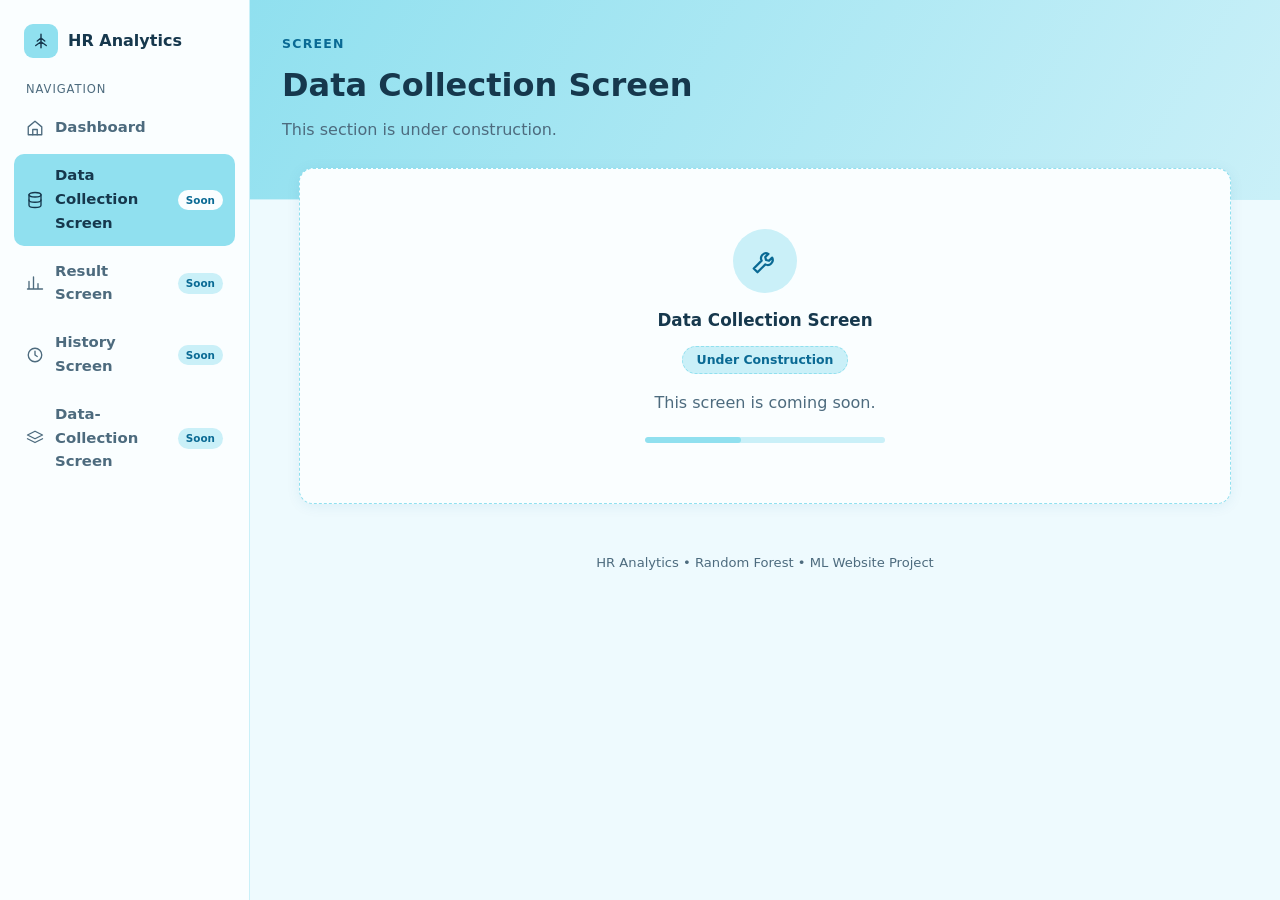
==== src/pages/data-collection.html @ 050ced83 "Changed the structure of the UI entirely to make it more easy to understand." ====
<!DOCTYPE html>
<html lang="en">
<head>
<meta charset="utf-8">
<meta name="viewport" content="width=device-width, initial-scale=1, viewport-fit=cover">
<title>Data Collection Screen | HR Analytics</title>
<link rel="stylesheet" href="css/style.css">
<link rel="stylesheet" href="css/under-construction.css">
</head>
<body>
<div class="layout">
  <aside id="sidebar"></aside>
  <div class="content">
    <header class="page-header">
      <p class="eyebrow">Screen</p>
      <h1>Data Collection Screen</h1>
      <p>This section is under construction.</p>
    </header>
    <main>
      <section class="card under">
        <div class="icon"><svg viewBox="0 0 24 24"><path d="M14.7 6.3a4 4 0 0 0-5.4 5.4L3 18l3 3 6.3-6.3a4 4 0 0 0 5.4-5.4l-2.5 2.5-2.4-.6-.6-2.4z"/></svg></div>
        <h2>Data Collection Screen</h2>
        <span class="badge">Under Construction</span>
        <p class="muted">This screen is coming soon.</p>
        <div class="bar"><i></i></div>
      </section>
    </main>
    <footer>HR Analytics &bull; Random Forest &bull; ML Website Project</footer>
  </div>
</div>
<script src="js/main.js"></script>
</body>
</html>
---- src/pages/css/style.css ----
/* ===== Global styles: palette, layout, sidebar, header, cards ===== */
:root{
  /* Palette */
  --c1:#90E0EF; --c2:#CAF0F8; --c3:#DDF5FC; --c4:#EEFAFE; --c5:#FAFEFF;
  /* Text + accent (darker blues for readable contrast on the pale palette) */
  --ink:#16384d; --muted:#4d6b7e; --brand:#0a6a94;
  --line:#CAF0F8; --shadow:0 2px 14px rgba(10,106,148,.08);
  box-sizing:border-box;
  padding-top:env(safe-area-inset-top,0px);
  padding-bottom:env(safe-area-inset-bottom,0px);
}
*{box-sizing:border-box}
html,body{margin:0}
body{background:var(--c4);color:var(--ink);font-family:"Segoe UI",system-ui,-apple-system,Roboto,sans-serif;line-height:1.6}
a{color:var(--brand);font-weight:600;text-decoration:none}
a:hover{text-decoration:underline}
.muted{color:var(--muted)}

/* Layout */
.layout{display:grid;grid-template-columns:250px 1fr;min-height:100vh}
.content{min-width:0}

/* Sidebar (built by js/main.js) */
.sidebar{background:var(--c5);border-right:1px solid var(--line);padding:24px 14px;position:sticky;top:0;height:100vh;align-self:start}
.brand{display:flex;align-items:center;gap:10px;font-weight:700;font-size:1rem;padding:0 10px 22px;color:var(--ink)}
.brand-mark{width:34px;height:34px;border-radius:9px;background:var(--c1);display:grid;place-items:center;color:var(--ink)}
.nav-label{font-size:.72rem;letter-spacing:.08em;text-transform:uppercase;color:var(--muted);padding:0 12px 8px}
.nav{display:flex;flex-direction:column;gap:4px}
.nav a{display:flex;align-items:center;gap:11px;padding:10px 12px;border-radius:10px;color:var(--muted);font-weight:600;font-size:.93rem;transition:background .15s,color .15s}
.nav a:hover{background:var(--c3);color:var(--ink);text-decoration:none}
.nav a.active{background:var(--c1);color:var(--ink)}
.nav svg{width:18px;height:18px;flex:none;fill:none;stroke:currentColor;stroke-width:1.8;stroke-linecap:round;stroke-linejoin:round}
.nav .pill{margin-left:auto;font-size:.65rem;font-weight:700;background:var(--c2);color:var(--brand);padding:2px 8px;border-radius:99px}
.nav a.active .pill{background:var(--c5)}

/* Page header */
.page-header{background:linear-gradient(120deg,var(--c1),var(--c2));padding:34px 32px 56px;border-bottom:1px solid var(--line)}
.page-header .eyebrow{font-size:.78rem;letter-spacing:.1em;text-transform:uppercase;color:var(--brand);font-weight:700;margin:0 0 6px}
.page-header h1{margin:0;font-size:clamp(1.45rem,3.6vw,2rem);font-weight:700}
.page-header p{margin:6px 0 0;color:var(--muted)}

/* Main + cards */
main{max-width:980px;margin:-32px auto 0;padding:0 24px 48px;display:grid;gap:18px}
.grid{display:grid;grid-template-columns:repeat(auto-fit,minmax(260px,1fr));gap:18px}
.card{background:var(--c5);border:1px solid var(--line);border-radius:14px;padding:24px;box-shadow:var(--shadow);
  opacity:0;transform:translateY(12px);transition:opacity .5s ease,transform .5s ease,box-shadow .2s ease,border-color .2s ease}
.card.in{opacity:1;transform:none}
.card.in.settled:hover{transform:translateY(-3px);box-shadow:0 10px 24px rgba(10,106,148,.14);border-color:var(--c1)}
.card h2{margin:0 0 12px;font-size:1.05rem;font-weight:700;display:flex;align-items:center;gap:10px}
.card h2::before{content:"";width:4px;height:18px;border-radius:2px;background:var(--c1)}
.tag{display:inline-block;background:var(--c3);color:var(--brand);border:1px solid var(--c1);border-radius:99px;padding:2px 14px;font-size:.82rem;font-weight:700;margin-bottom:10px}
.badge{display:inline-block;background:var(--c2);color:var(--brand);border:1px dashed var(--c1);border-radius:99px;padding:3px 14px;font-size:.78rem;font-weight:700}

footer{text-align:center;color:var(--muted);font-size:.82rem;padding:0 0 24px}

/* Mobile: sidebar becomes a scrollable tab bar */
@media (max-width:780px){
  .layout{grid-template-columns:1fr}
  .sidebar{position:sticky;top:0;z-index:5;height:auto;border-right:0;border-bottom:1px solid var(--line);padding:10px}
  .brand,.nav-label{display:none}
  .nav{flex-direction:row;overflow-x:auto;gap:6px}
  .nav a{white-space:nowrap;padding:9px 12px}
  .nav .pill{display:none}
  .page-header{padding:26px 18px 48px}
  main{padding:0 14px 40px}
}
@media (prefers-reduced-motion:reduce){
  *{animation:none!important;transition:none!important}
  .card{opacity:1;transform:none}
}
---- src/pages/css/under-construction.css ----
/* ===== Under-construction screens (data-collection, result, history, ...) ===== */
.under{text-align:center;padding:60px 20px;border-style:dashed;border-color:var(--c1)}
.under h2{justify-content:center}
.under h2::before{display:none}
.under .icon{width:64px;height:64px;margin:0 auto 14px;border-radius:50%;background:var(--c2);display:grid;place-items:center;color:var(--brand);animation:bob 2.6s ease-in-out infinite}
.under .icon svg{width:30px;height:30px;fill:none;stroke:currentColor;stroke-width:1.8;stroke-linecap:round;stroke-linejoin:round}
@keyframes bob{0%,100%{transform:translateY(0)}50%{transform:translateY(-5px)}}
.bar{height:6px;border-radius:99px;background:var(--c2);overflow:hidden;max-width:240px;margin:22px auto 0}
.bar i{display:block;height:100%;width:40%;border-radius:99px;background:var(--c1);animation:slide 1.8s ease-in-out infinite}
@keyframes slide{0%{margin-left:-40%}100%{margin-left:100%}}
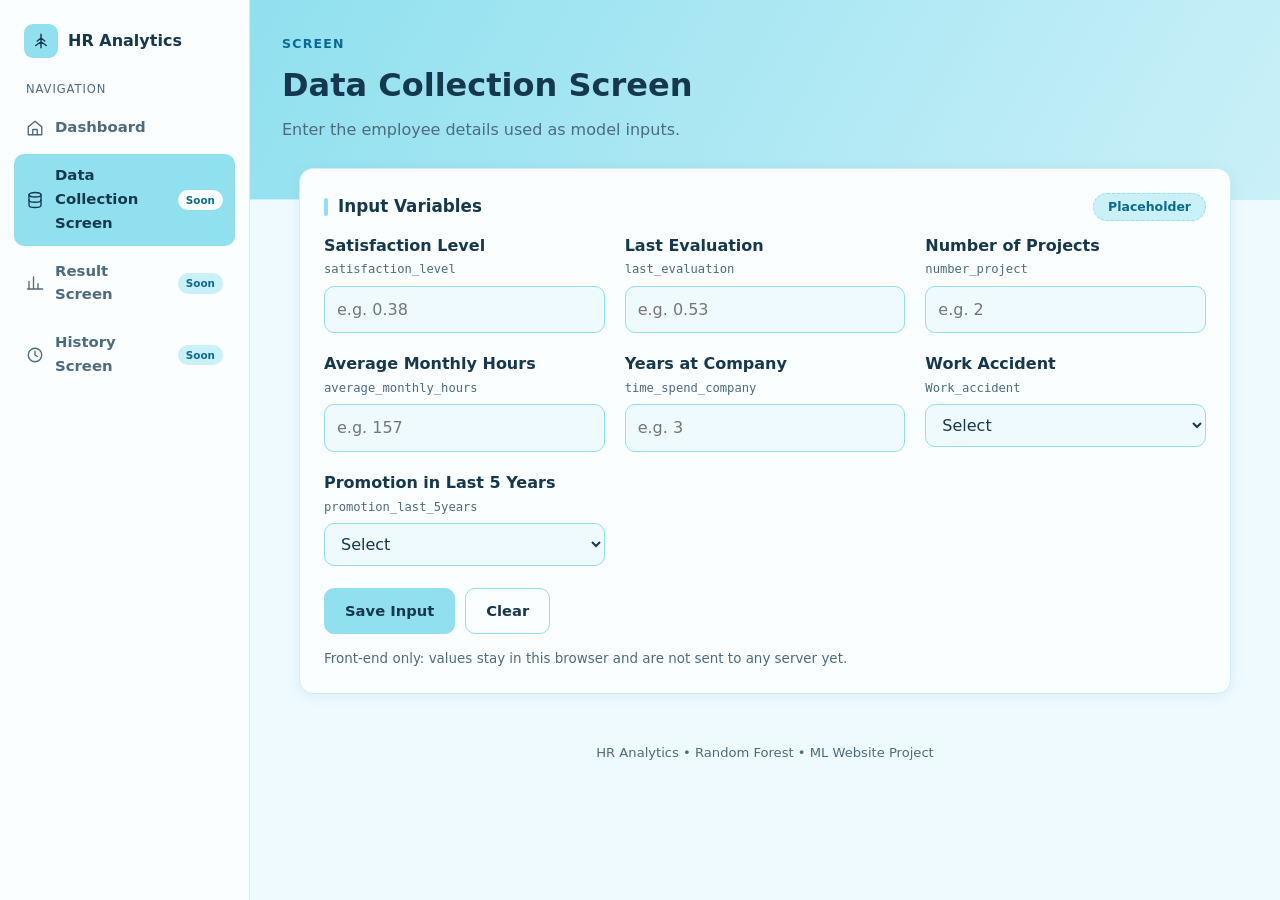
==== commit d132683d: "Added front-end for data-collection, history, result. And added a  place holder for result and data-" ====
--- a/src/pages/data-collection.html
+++ b/src/pages/data-collection.html
@@ -5,7 +5,7 @@
 <meta name="viewport" content="width=device-width, initial-scale=1, viewport-fit=cover">
 <title>Data Collection Screen | HR Analytics</title>
 <link rel="stylesheet" href="css/style.css">
-<link rel="stylesheet" href="css/under-construction.css">
+<link rel="stylesheet" href="css/data-collection.css">
 </head>
 <body>
 <div class="layout">
@@ -14,20 +14,70 @@
     <header class="page-header">
       <p class="eyebrow">Screen</p>
       <h1>Data Collection Screen</h1>
-      <p>This section is under construction.</p>
+      <p>Enter the employee details used as model inputs.</p>
     </header>
     <main>
-      <section class="card under">
-        <div class="icon"><svg viewBox="0 0 24 24"><path d="M14.7 6.3a4 4 0 0 0-5.4 5.4L3 18l3 3 6.3-6.3a4 4 0 0 0 5.4-5.4l-2.5 2.5-2.4-.6-.6-2.4z"/></svg></div>
-        <h2>Data Collection Screen</h2>
-        <span class="badge">Under Construction</span>
-        <p class="muted">This screen is coming soon.</p>
-        <div class="bar"><i></i></div>
+      <section class="card">
+        <h2>Input Variables <span class="badge" style="margin-left:auto">Placeholder</span></h2>
+        <form id="input-form">
+          <div class="form-grid">
+          <div class="field">
+            <label for="satisfaction_level">Satisfaction Level</label>
+            <code>satisfaction_level</code>
+            <input id="satisfaction_level" name="satisfaction_level" type="number" step="0.01" min="0" max="1" placeholder="e.g. 0.38" required>
+          </div>
+          <div class="field">
+            <label for="last_evaluation">Last Evaluation</label>
+            <code>last_evaluation</code>
+            <input id="last_evaluation" name="last_evaluation" type="number" step="0.01" min="0" max="1" placeholder="e.g. 0.53" required>
+          </div>
+          <div class="field">
+            <label for="number_project">Number of Projects</label>
+            <code>number_project</code>
+            <input id="number_project" name="number_project" type="number" step="1" min="0" placeholder="e.g. 2" required>
+          </div>
+          <div class="field">
+            <label for="average_monthly_hours">Average Monthly Hours</label>
+            <code>average_monthly_hours</code>
+            <input id="average_monthly_hours" name="average_monthly_hours" type="number" step="1" min="0" placeholder="e.g. 157" required>
+          </div>
+          <div class="field">
+            <label for="time_spend_company">Years at Company</label>
+            <code>time_spend_company</code>
+            <input id="time_spend_company" name="time_spend_company" type="number" step="1" min="0" placeholder="e.g. 3" required>
+          </div>
+          <div class="field">
+            <label for="Work_accident">Work Accident</label>
+            <code>Work_accident</code>
+            <select id="Work_accident" name="Work_accident" required>
+              <option value="" disabled selected>Select</option>
+              <option value="0">No (0)</option>
+              <option value="1">Yes (1)</option>
+            </select>
+          </div>
+          <div class="field">
+            <label for="promotion_last_5years">Promotion in Last 5 Years</label>
+            <code>promotion_last_5years</code>
+            <select id="promotion_last_5years" name="promotion_last_5years" required>
+              <option value="" disabled selected>Select</option>
+              <option value="0">No (0)</option>
+              <option value="1">Yes (1)</option>
+            </select>
+          </div>
+          </div>
+          <div class="actions">
+            <button type="submit" class="btn">Save Input</button>
+            <button type="reset" class="btn ghost">Clear</button>
+            <span id="form-status" class="status" role="status"></span>
+          </div>
+          <p class="note">Front-end only: values stay in this browser and are not sent to any server yet.</p>
+        </form>
       </section>
     </main>
     <footer>HR Analytics &bull; Random Forest &bull; ML Website Project</footer>
   </div>
 </div>
 <script src="js/main.js"></script>
+<script src="js/data-collection.js"></script>
 </body>
 </html>
--- a/src/pages/css/style.css
+++ b/src/pages/css/style.css
@@ -68,3 +68,10 @@
   *{animation:none!important;transition:none!important}
   .card{opacity:1;transform:none}
 }
+
+/* Buttons (shared) */
+.btn{font:inherit;font-weight:700;font-size:.92rem;cursor:pointer;border-radius:10px;padding:10px 20px;border:1px solid var(--c1);background:var(--c1);color:var(--ink);transition:background .15s,transform .15s}
+.btn:hover{background:var(--c2)}
+.btn:active{transform:translateY(1px)}
+.btn.ghost{background:transparent}
+.btn.ghost:hover{background:var(--c3)}
--- a/src/pages/css/data-collection.css
+++ b/src/pages/css/data-collection.css
@@ -0,0 +1,9 @@
+/* ===== Data Collection screen only ===== */
+.form-grid{display:grid;grid-template-columns:repeat(auto-fit,minmax(240px,1fr));gap:18px 20px}
+.field label{display:block;font-weight:600;margin-bottom:4px}
+.field code{display:block;font-size:.76rem;color:var(--muted);font-family:Consolas,"SFMono-Regular",monospace;margin-top:-2px;margin-bottom:6px}
+.field input,.field select{width:100%;font:inherit;color:var(--ink);background:var(--c4);border:1px solid var(--c1);border-radius:10px;padding:10px 12px;transition:border-color .15s,box-shadow .15s}
+.field input:focus,.field select:focus{outline:none;border-color:var(--brand);box-shadow:0 0 0 3px var(--c2);background:#fff}
+.actions{display:flex;flex-wrap:wrap;gap:10px;align-items:center;margin-top:22px}
+.status{color:var(--brand);font-weight:600;font-size:.9rem}
+.note{font-size:.84rem;color:var(--muted);margin:14px 0 0}
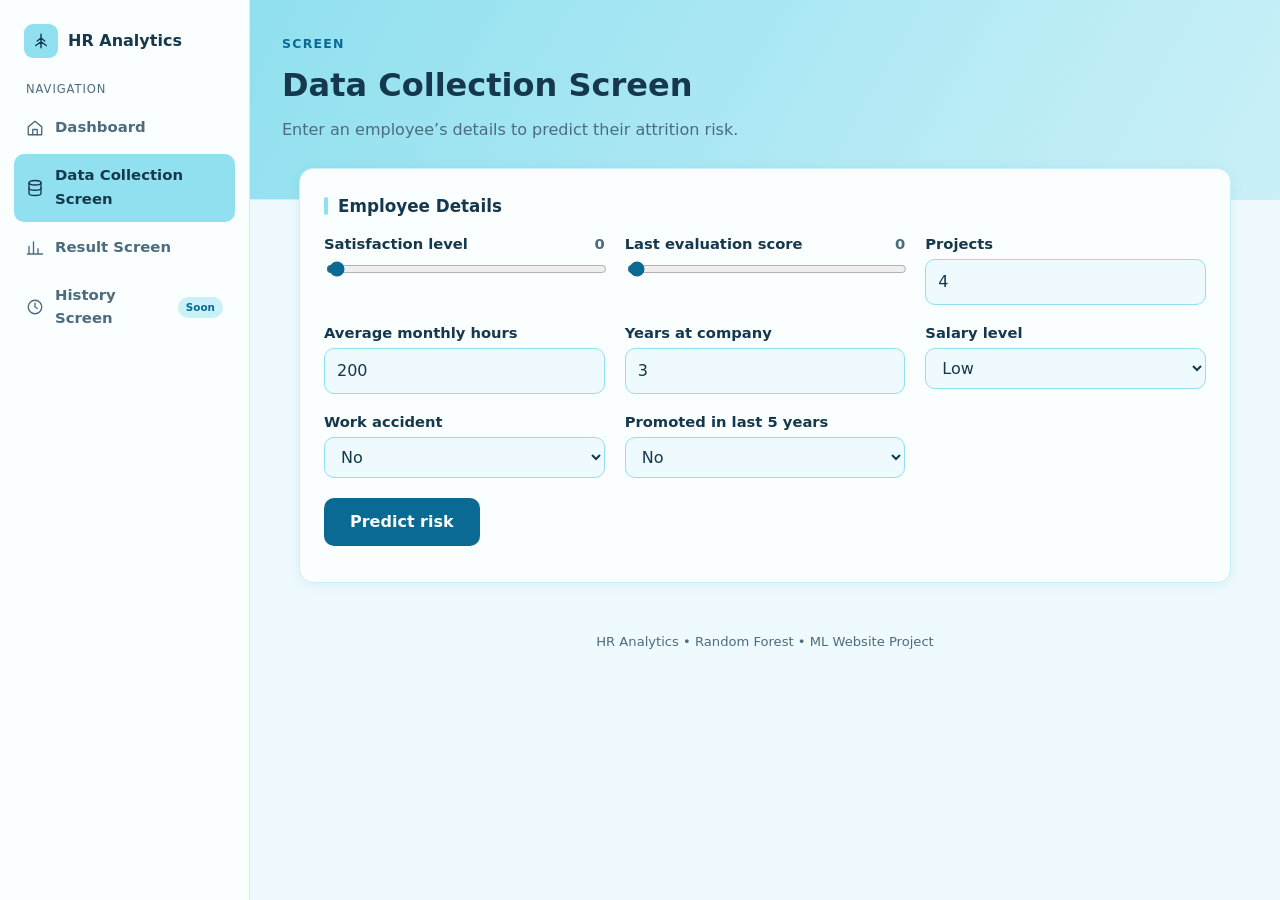
==== commit fdd59385: "halfway point" ====
--- a/src/pages/data-collection.html
+++ b/src/pages/data-collection.html
@@ -5,7 +5,7 @@
 <meta name="viewport" content="width=device-width, initial-scale=1, viewport-fit=cover">
 <title>Data Collection Screen | HR Analytics</title>
 <link rel="stylesheet" href="css/style.css">
-<link rel="stylesheet" href="css/data-collection.css">
+<link rel="stylesheet" href="css/prediction.css">
 </head>
 <body>
 <div class="layout">
@@ -14,69 +14,40 @@
     <header class="page-header">
       <p class="eyebrow">Screen</p>
       <h1>Data Collection Screen</h1>
-      <p>Enter the employee details used as model inputs.</p>
+      <p>Enter an employee&rsquo;s details to predict their attrition risk.</p>
     </header>
     <main>
       <section class="card">
-        <h2>Input Variables <span class="badge" style="margin-left:auto">Placeholder</span></h2>
-        <form id="input-form">
+        <h2>Employee Details</h2>
+        <form id="form">
           <div class="form-grid">
-          <div class="field">
-            <label for="satisfaction_level">Satisfaction Level</label>
-            <code>satisfaction_level</code>
-            <input id="satisfaction_level" name="satisfaction_level" type="number" step="0.01" min="0" max="1" placeholder="e.g. 0.38" required>
+            <div class="field"><label for="satisfaction_level">Satisfaction level <output id="satisfaction_level_out">0</output></label>
+              <input type="range" id="satisfaction_level" min="0" max="100" step="1" value="0.5"></div>
+            <div class="field"><label for="last_evaluation">Last evaluation score <output id="last_evaluation_out">0</output></label>
+              <input type="range" id="last_evaluation" min="0" max="100" step="1" value="0.7"></div>
+            <div class="field"><label for="number_project">Projects</label>
+              <input type="number" id="number_project" min="1" max="10" value="4" required></div>
+            <div class="field"><label for="average_monthly_hours">Average monthly hours</label>
+              <input type="number" id="average_monthly_hours" min="50" max="350" value="200" required></div>
+            <div class="field"><label for="time_spend_company">Years at company</label>
+              <input type="number" id="time_spend_company" min="1" max="40" value="3" required></div>
+            <div class="field"><label for="salary">Salary level</label>
+              <select id="salary"><option value="low">Low</option><option value="medium">Medium</option><option value="high">High</option></select></div>
+            <div class="field"><label for="Work_accident">Work accident</label>
+              <select id="Work_accident"><option value="0">No</option><option value="1">Yes</option></select></div>
+            <div class="field"><label for="promotion_last_5years">Promoted in last 5 years</label>
+              <select id="promotion_last_5years"><option value="0">No</option><option value="1">Yes</option></select></div>
           </div>
-          <div class="field">
-            <label for="last_evaluation">Last Evaluation</label>
-            <code>last_evaluation</code>
-            <input id="last_evaluation" name="last_evaluation" type="number" step="0.01" min="0" max="1" placeholder="e.g. 0.53" required>
-          </div>
-          <div class="field">
-            <label for="number_project">Number of Projects</label>
-            <code>number_project</code>
-            <input id="number_project" name="number_project" type="number" step="1" min="0" placeholder="e.g. 2" required>
-          </div>
-          <div class="field">
-            <label for="average_monthly_hours">Average Monthly Hours</label>
-            <code>average_monthly_hours</code>
-            <input id="average_monthly_hours" name="average_monthly_hours" type="number" step="1" min="0" placeholder="e.g. 157" required>
-          </div>
-          <div class="field">
-            <label for="time_spend_company">Years at Company</label>
-            <code>time_spend_company</code>
-            <input id="time_spend_company" name="time_spend_company" type="number" step="1" min="0" placeholder="e.g. 3" required>
-          </div>
-          <div class="field">
-            <label for="Work_accident">Work Accident</label>
-            <code>Work_accident</code>
-            <select id="Work_accident" name="Work_accident" required>
-              <option value="" disabled selected>Select</option>
-              <option value="0">No (0)</option>
-              <option value="1">Yes (1)</option>
-            </select>
-          </div>
-          <div class="field">
-            <label for="promotion_last_5years">Promotion in Last 5 Years</label>
-            <code>promotion_last_5years</code>
-            <select id="promotion_last_5years" name="promotion_last_5years" required>
-              <option value="" disabled selected>Select</option>
-              <option value="0">No (0)</option>
-              <option value="1">Yes (1)</option>
-            </select>
-          </div>
-          </div>
-          <div class="actions">
-            <button type="submit" class="btn">Save Input</button>
-            <button type="reset" class="btn ghost">Clear</button>
-            <span id="form-status" class="status" role="status"></span>
-          </div>
-          <p class="note">Front-end only: values stay in this browser and are not sent to any server yet.</p>
+          <button type="submit" id="predict-btn" class="btn">Predict risk</button>
+          <p id="form-error" class="form-error" role="alert"></p>
         </form>
       </section>
     </main>
     <footer>HR Analytics &bull; Random Forest &bull; ML Website Project</footer>
   </div>
 </div>
+<script src="../utils/config.js"></script>
+<script src="../hooks/api.js"></script>
 <script src="js/main.js"></script>
 <script src="js/data-collection.js"></script>
 </body>
--- a/src/pages/css/prediction.css
+++ b/src/pages/css/prediction.css
@@ -0,0 +1,21 @@
+/* ===== Data Collection + Result screens ===== */
+.form-grid{display:grid;grid-template-columns:repeat(auto-fit,minmax(220px,1fr));gap:16px 20px}
+.field label{display:flex;justify-content:space-between;font-weight:700;font-size:.92rem;margin-bottom:4px}
+.field label output{font-weight:600;color:var(--muted)}
+.field input[type=number],.field select{width:100%;padding:9px 12px;font:inherit;color:var(--ink);background:var(--c4);border:1px solid var(--c1);border-radius:10px}
+.field input[type=range]{width:100%;accent-color:var(--brand)}
+.field input:focus-visible,.field select:focus-visible,.btn:focus-visible{outline:3px solid var(--brand);outline-offset:2px}
+.btn{margin-top:20px;padding:11px 26px;font:inherit;font-weight:700;color:var(--c5);background:var(--brand);border:0;border-radius:10px;cursor:pointer}
+.btn:disabled{opacity:.6;cursor:wait}
+.form-error{color:#b3261e;font-weight:600;margin:12px 0 0}
+
+.risk-score{font-size:3.6rem;font-weight:700;line-height:1.1}
+.risk-verdict{font-size:1.15rem;font-weight:700;margin:2px 0 14px}
+.risk-low{color:#1d7a55}.risk-mid{color:#a86c00}.risk-high{color:#b3261e}
+.meter{height:12px;border-radius:99px;background:var(--c2);overflow:hidden}
+.meter span{display:block;height:100%;width:0;border-radius:99px;transition:width .6s ease}
+.meter span.risk-low{background:#2f8f6b}.meter span.risk-mid{background:#d99a1e}.meter span.risk-high{background:#c8402f}
+.risk-note{font-size:.85rem;margin:12px 0 18px}
+.inputs{width:100%;border-collapse:collapse;margin-bottom:16px;font-size:.92rem}
+.inputs th,.inputs td{text-align:left;padding:7px 4px;border-bottom:1px solid var(--line)}
+.inputs th{font-weight:600;color:var(--muted)}
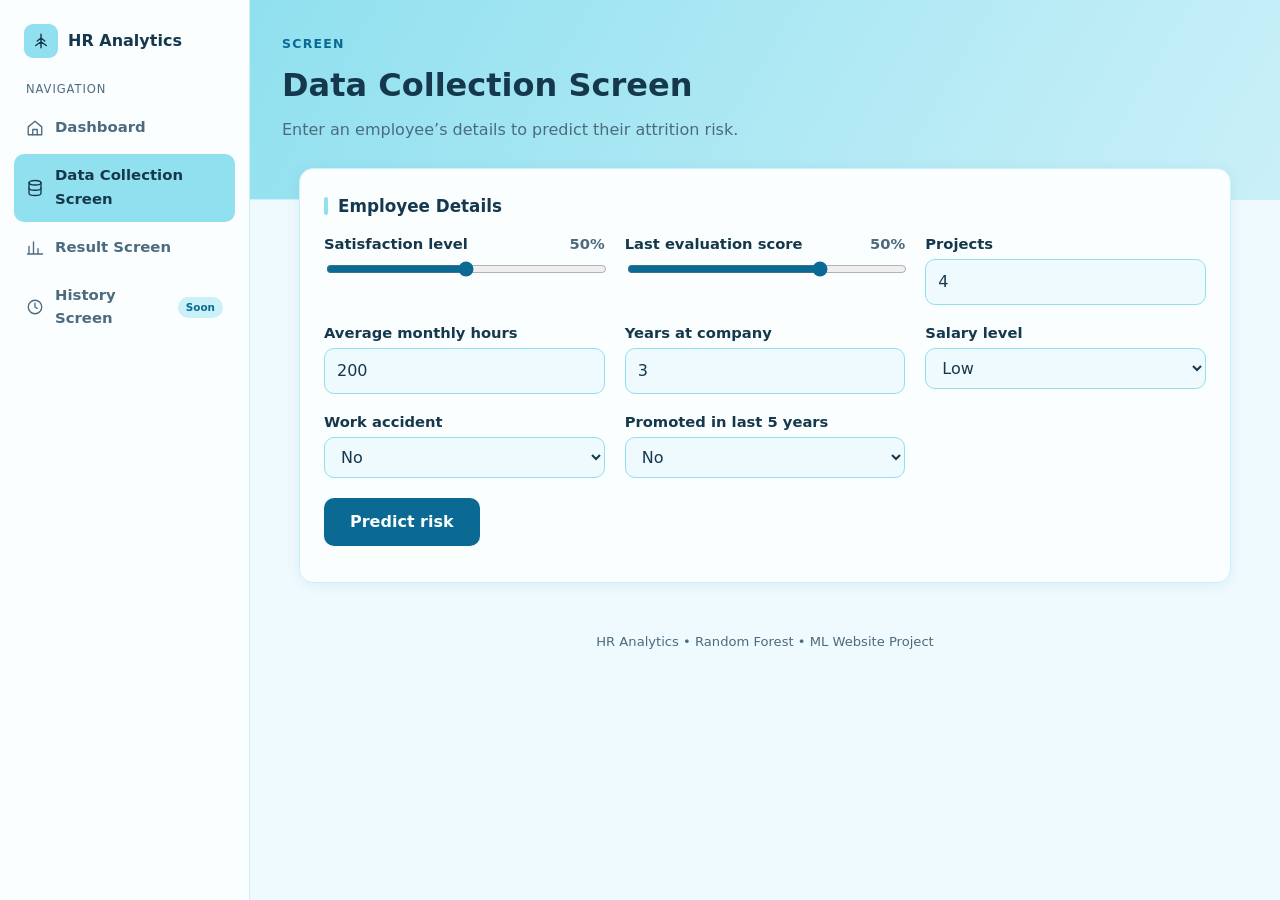
==== commit f4300f89: "ready for storing" ====
--- a/src/pages/data-collection.html
+++ b/src/pages/data-collection.html
@@ -21,10 +21,10 @@
         <h2>Employee Details</h2>
         <form id="form">
           <div class="form-grid">
-            <div class="field"><label for="satisfaction_level">Satisfaction level <output id="satisfaction_level_out">0</output></label>
-              <input type="range" id="satisfaction_level" min="0" max="100" step="1" value="0.5"></div>
-            <div class="field"><label for="last_evaluation">Last evaluation score <output id="last_evaluation_out">0</output></label>
-              <input type="range" id="last_evaluation" min="0" max="100" step="1" value="0.7"></div>
+            <div class="field"><label for="satisfaction_level">Satisfaction level <output id="satisfaction_level_out">50%</output></label>
+              <input type="range" id="satisfaction_level" min="0" max="100" step="1" value="50"></div>
+            <div class="field"><label for="last_evaluation">Last evaluation score <output id="last_evaluation_out">50%</output></label>
+              <input type="range" id="last_evaluation" min="0" max="100" step="1" value="70"></div>
             <div class="field"><label for="number_project">Projects</label>
               <input type="number" id="number_project" min="1" max="10" value="4" required></div>
             <div class="field"><label for="average_monthly_hours">Average monthly hours</label>
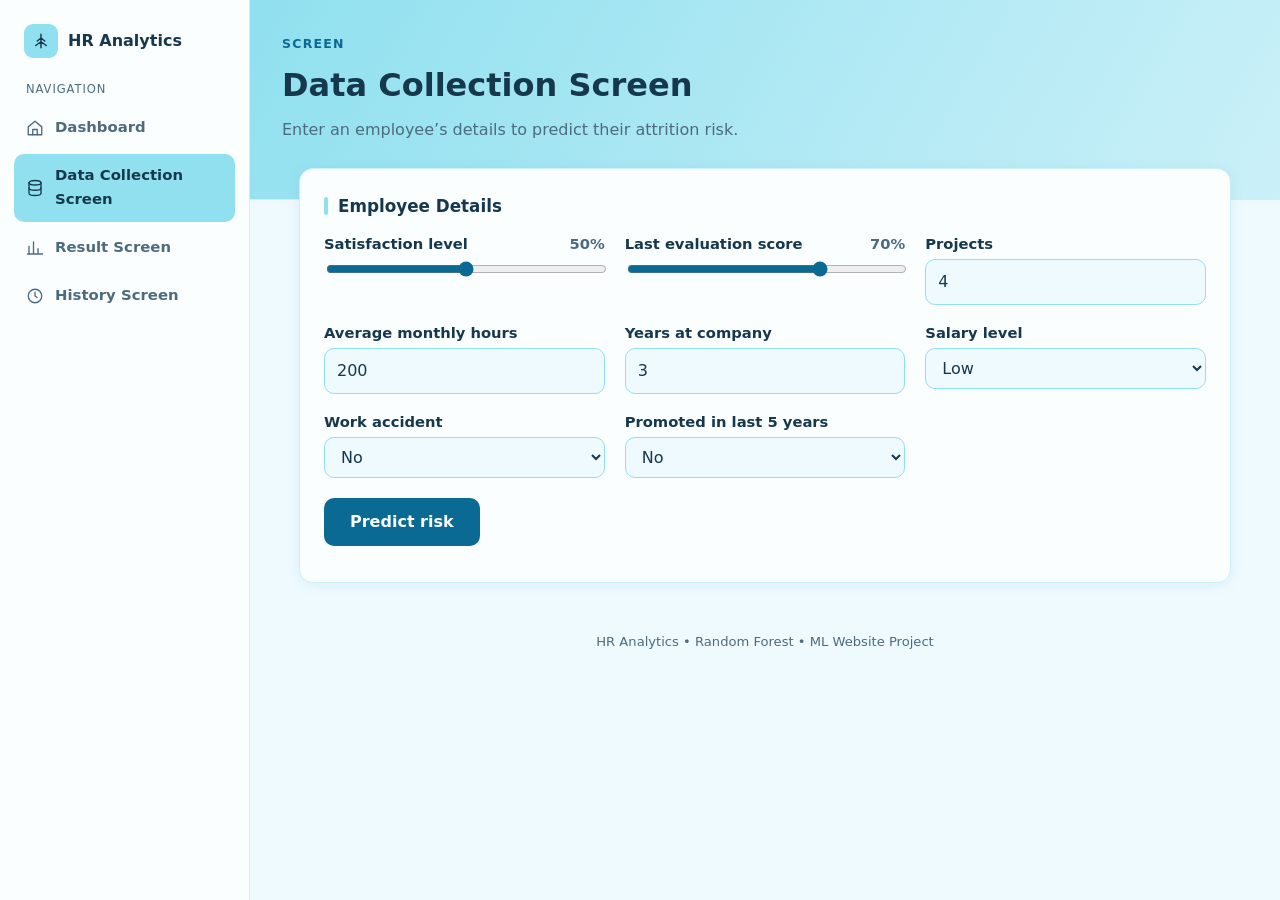
==== commit fe1d1c68: "Ready for deployment in render" ====
--- a/src/pages/data-collection.html
+++ b/src/pages/data-collection.html
@@ -23,7 +23,7 @@
           <div class="form-grid">
             <div class="field"><label for="satisfaction_level">Satisfaction level <output id="satisfaction_level_out">50%</output></label>
               <input type="range" id="satisfaction_level" min="0" max="100" step="1" value="50"></div>
-            <div class="field"><label for="last_evaluation">Last evaluation score <output id="last_evaluation_out">50%</output></label>
+            <div class="field"><label for="last_evaluation">Last evaluation score <output id="last_evaluation_out">70%</output></label>
               <input type="range" id="last_evaluation" min="0" max="100" step="1" value="70"></div>
             <div class="field"><label for="number_project">Projects</label>
               <input type="number" id="number_project" min="1" max="10" value="4" required></div>
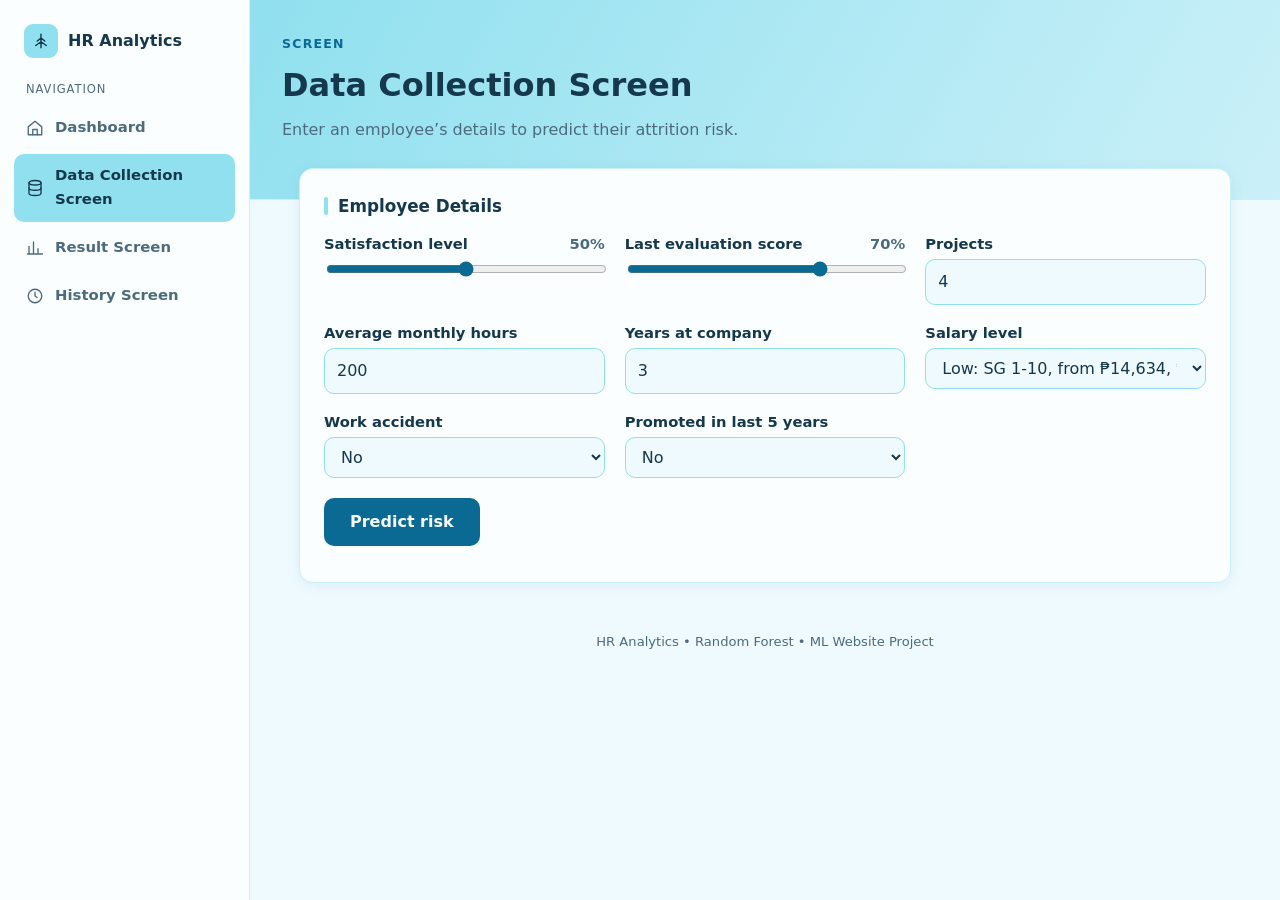
==== commit f9db05bd: "added the grade description" ====
--- a/src/pages/data-collection.html
+++ b/src/pages/data-collection.html
@@ -32,7 +32,7 @@
             <div class="field"><label for="time_spend_company">Years at company</label>
               <input type="number" id="time_spend_company" min="1" max="40" value="3" required></div>
             <div class="field"><label for="salary">Salary level</label>
-              <select id="salary"><option value="low">Low</option><option value="medium">Medium</option><option value="high">High</option></select></div>
+              <select id="salary"><option value="low">Low: SG 1-10, from ₱14,634, ₱28,456</option><option value="medium">Medium: SG 11-24, ₱31,705-₱102,603</option><option value="high">High: SG 25-33, ₱116,643-₱449,157</option></select></div>
             <div class="field"><label for="Work_accident">Work accident</label>
               <select id="Work_accident"><option value="0">No</option><option value="1">Yes</option></select></div>
             <div class="field"><label for="promotion_last_5years">Promoted in last 5 years</label>
--- a/src/pages/css/style.css
+++ b/src/pages/css/style.css
@@ -41,7 +41,7 @@
 
 /* Main + cards */
 main{max-width:980px;margin:-32px auto 0;padding:0 24px 48px;display:grid;gap:18px}
-.grid{display:grid;grid-template-columns:repeat(auto-fit,minmax(260px,1fr));gap:18px}
+.grid{display:grid;grid-template-columns:repeat(auto-fit,minmax(min(260px,100%),1fr));gap:18px}
 .card{background:var(--c5);border:1px solid var(--line);border-radius:14px;padding:24px;box-shadow:var(--shadow);
   opacity:0;transform:translateY(12px);transition:opacity .5s ease,transform .5s ease,box-shadow .2s ease,border-color .2s ease}
 .card.in{opacity:1;transform:none}
@@ -69,9 +69,26 @@
   .card{opacity:1;transform:none}
 }
 
-/* Buttons (shared) */
-.btn{font:inherit;font-weight:700;font-size:.92rem;cursor:pointer;border-radius:10px;padding:10px 20px;border:1px solid var(--c1);background:var(--c1);color:var(--ink);transition:background .15s,transform .15s}
-.btn:hover{background:var(--c2)}
-.btn:active{transform:translateY(1px)}
-.btn.ghost{background:transparent}
-.btn.ghost:hover{background:var(--c3)}
+/* ===== Extra mobile responsiveness ===== */
+html{-webkit-text-size-adjust:100%}
+img,svg,table{max-width:100%}
+.card{overflow-wrap:anywhere}
+.form-grid{grid-template-columns:repeat(auto-fit,minmax(min(220px,100%),1fr))}
+.table-wrap{-webkit-overflow-scrolling:touch}
+@media (max-width:780px){
+  .field input[type=number],.field select{font-size:16px;min-height:44px}
+  .nav a{min-height:44px}
+  .btn{width:100%;min-height:46px}
+  .card{padding:18px}
+  .risk-score{font-size:2.8rem}
+  .inputs{font-size:.85rem}
+}
+@media (max-width:420px){
+  .page-header{padding:22px 14px 44px}
+  main{padding:0 10px 32px}
+  .card{padding:16px}
+  .history{font-size:.82rem}
+}
+main{grid-template-columns:minmax(0,1fr)}
+.card{min-width:0}
+@media (max-width:780px){.layout{grid-template-columns:minmax(0,1fr)}}
